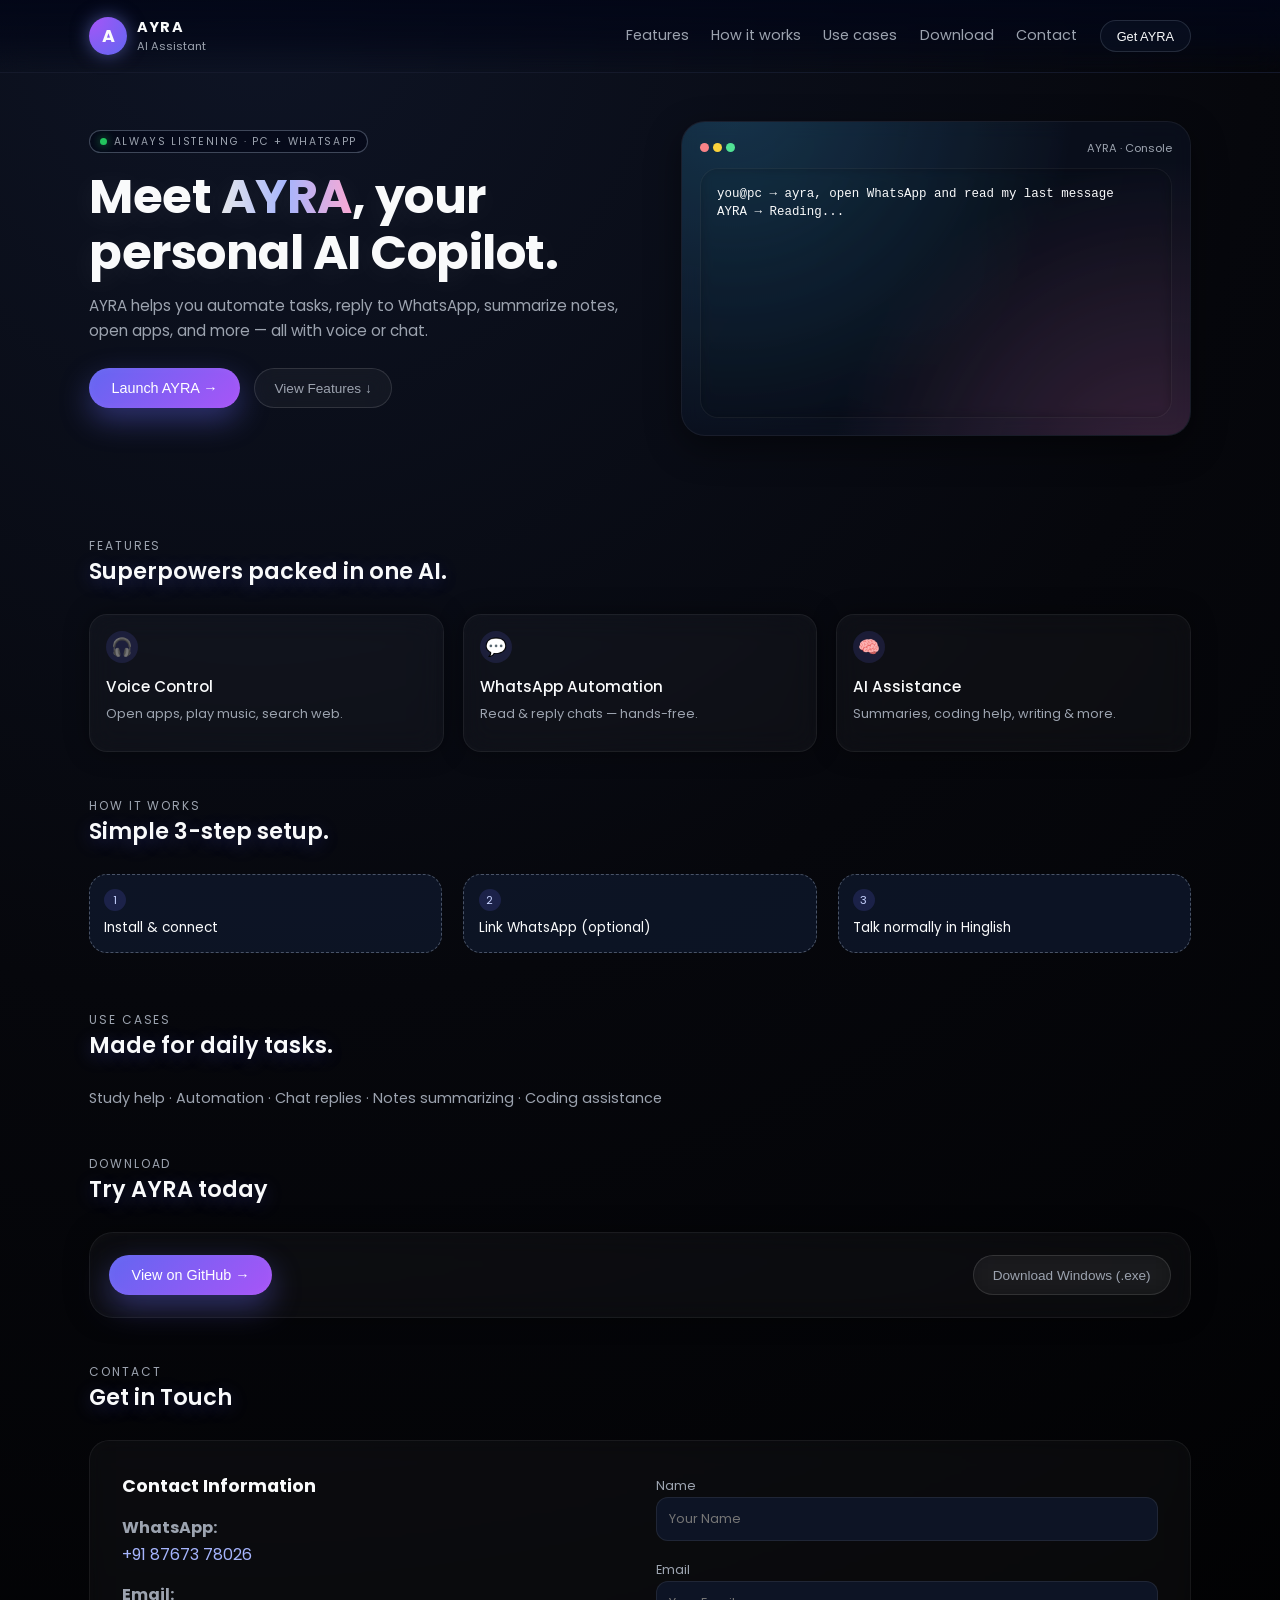
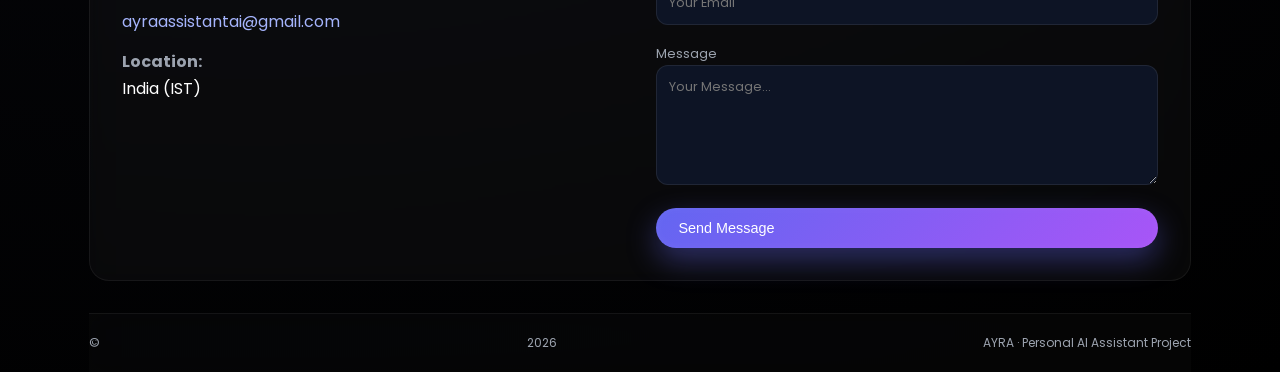
==== index.html @ a8466edd "Add files via upload" ====
<!DOCTYPE html>
<html lang="en">
<head>
  <meta charset="UTF-8" />
  <meta name="viewport" content="width=device-width, initial-scale=1.0" />
  <title>AYRA – Your Personal AI Assistant</title>

  <link rel="preconnect" href="https://fonts.googleapis.com" />
  <link rel="preconnect" href="https://fonts.gstatic.com" crossorigin />
  <link
    href="https://fonts.googleapis.com/css2?family=Poppins:wght@300;400;500;600;700&display=swap"
    rel="stylesheet"
  />

  <link rel="stylesheet" href="style.css" />
</head>

<body>
  <!-- HEADER -->
  <header>
    <div class="page">
      <nav class="nav">
        <a href="#top" class="logo-wrap">
          <div class="logo-mark"><span>A</span></div>
          <div>
            <div class="logo-text-main">AYRA</div>
            <div class="logo-text-sub">AI Assistant</div>
          </div>
        </a>

        <div class="nav-links">
          <a href="#features">Features</a>
          <a href="#how-it-works">How it works</a>
          <a href="#use-cases">Use cases</a>
          <a href="#download">Download</a>
          <a href="#contact">Contact</a>

          <button class="nav-cta" onclick="scrollToId('download')">
            Get AYRA
          </button>
        </div>

        <button class="nav-toggle" id="navToggle">
          <span></span>
          <span></span>
        </button>
      </nav>

      <div class="nav-links-mobile" id="navMobile">
        <a href="#features">Features</a>
        <a href="#how-it-works">How it works</a>
        <a href="#use-cases">Use cases</a>
        <a href="#download">Download</a>
        <a href="#contact">Contact</a>
      </div>
    </div>
  </header>

  <!-- MAIN -->
  <main id="top">
    <div class="page">

      <!-- HERO -->
      <section class="hero">
        <div>
          <div class="eyebrow">
            <span class="eyebrow-dot"></span>
            Always listening · PC + WhatsApp
          </div>

          <h1 class="hero-title">
            Meet <span class="hero-gradient">AYRA</span>,  
            your personal AI Copilot.
          </h1>

          <p class="hero-subtitle">
            AYRA helps you automate tasks, reply to WhatsApp, summarize notes, open apps,
            and more — all with voice or chat.
          </p>

          <div class="hero-actions">
            <button class="btn-primary" onclick="scrollToId('download')">
              Launch AYRA →
            </button>
            <button class="btn-secondary" onclick="scrollToId('features')">
              View Features ↓
            </button>
          </div>
        </div>

        <div class="hero-panel">
          <div class="hero-glow"></div>

          <div class="hero-panel-header">
            <div class="panel-dots">
              <div class="panel-dot red"></div>
              <div class="panel-dot yellow"></div>
              <div class="panel-dot green"></div>
            </div>
            <div class="panel-label">AYRA · Console</div>
          </div>

          <div class="panel-body" id="consoleOutput"></div>
        </div>
      </section>

      <!-- FEATURES -->
      <section id="features">
        <div class="section-header">
          <div>
            <div class="section-label">Features</div>
            <h2 class="section-title">Superpowers packed in one AI.</h2>
          </div>
        </div>

        <div class="grid-3">
          <div class="feature-card">
            <div class="feature-icon">🎧</div>
            <h3 class="feature-title">Voice Control</h3>
            <p class="feature-text">Open apps, play music, search web.</p>
          </div>

          <div class="feature-card">
            <div class="feature-icon">💬</div>
            <h3 class="feature-title">WhatsApp Automation</h3>
            <p class="feature-text">Read & reply chats — hands-free.</p>
          </div>

          <div class="feature-card">
            <div class="feature-icon">🧠</div>
            <h3 class="feature-title">AI Assistance</h3>
            <p class="feature-text">Summaries, coding help, writing & more.</p>
          </div>
        </div>
      </section>

      <!-- HOW IT WORKS -->
      <section id="how-it-works">
        <div class="section-header">
          <div>
            <div class="section-label">How it works</div>
            <h2 class="section-title">Simple 3-step setup.</h2>
          </div>
        </div>

        <div class="steps">
          <div class="step">
            <div class="step-number">1</div>
            Install & connect
          </div>
          <div class="step">
            <div class="step-number">2</div>
            Link WhatsApp (optional)
          </div>
          <div class="step">
            <div class="step-number">3</div>
            Talk normally in Hinglish
          </div>
        </div>
      </section>

      <!-- USE CASES -->
      <section id="use-cases">
        <div class="section-header">
          <div>
            <div class="section-label">Use cases</div>
            <h2 class="section-title">Made for daily tasks.</h2>
          </div>
        </div>

        <p style="color:var(--muted); font-size:0.9rem;">
          Study help · Automation · Chat replies · Notes summarizing · Coding assistance
        </p>
      </section>

      <!-- DOWNLOAD -->
      <section id="download">
        <div class="section-header">
          <div>
            <div class="section-label">Download</div>
            <h2 class="section-title">Try AYRA today</h2>
          </div>
        </div>

        <div class="download">
          <button class="btn-primary"
            onclick="window.open('https://github.com/', '_blank')">
            View on GitHub →
          </button>

          <button class="btn-secondary" onclick="alert('Add EXE link here')">
            Download Windows (.exe)
          </button>
        </div>
      </section>

      <!-- CONTACT -->
      <section id="contact">
        <div class="section-header">
          <div>
            <div class="section-label">Contact</div>
            <h2 class="section-title">Get in Touch</h2>
          </div>
        </div>

        <div class="contact-container">

          <!-- CONTACT INFO LEFT -->
          <div class="contact-info">
            <h3>Contact Information</h3>

            <div class="info-item">
              <strong>WhatsApp:</strong>
              <p>
                <a
                  href="https://wa.me/918767378026"
                  target="_blank"
                  class="contact-link">
                  +91 87673 78026
                </a>
              </p>
            </div>

            <div class="info-item">
              <strong>Email:</strong>
              <p>
                <a
                  href="mailto:ayraassistantai@gmail.com?subject=Contact%20regarding%20AYRA&body=Hi%20AYRA%20Team,"
                  class="contact-link">
                  ayraassistantai@gmail.com
                </a>
              </p>
            </div>

            <div class="info-item">
              <strong>Location:</strong>
              <p>India (IST)</p>
            </div>
          </div>

          <!-- CONTACT FORM RIGHT -->
          <form
            id="contactForm"
            action="https://formspree.io/f/xovglrde"
            method="POST"
            class="contact-form"
          >
            <input type="hidden" name="_redirect" value="thank-you.html">

            <div class="form-status" id="formStatus"></div>

            <div class="field">
              <label>Name</label>
              <input type="text" name="name" placeholder="Your Name" required />
            </div>

            <div class="field">
              <label>Email</label>
              <input type="email" name="email" placeholder="Your Email" required />
            </div>

            <div class="field">
              <label>Message</label>
              <textarea name="message" placeholder="Your Message..." required></textarea>
            </div>

            <button class="btn-primary" type="submit" id="submitBtn">Send Message</button>
          </form>
        </div>
      </section>

      <footer>
        © <span id="year"></span> AYRA · Personal AI Assistant Project
      </footer>
    </div>
  </main>

  <script src="script.js"></script>
</body>
</html>
---- style.css ----
/* ---------------------------
   0. ROOT VARIABLES
---------------------------- */
:root {
  --bg: #050816;
  --bg-soft: #0b1020;
  --accent: #6366f1;
  --accent-soft: rgba(99, 102, 241, 0.15);
  --accent-strong: #4f46e5;
  --text: #f9fafb;
  --muted: #9ca3af;
  --border: rgba(148, 163, 184, 0.2);
  --danger: #ef4444;
  --shadow-soft: 0 18px 40px rgba(15, 23, 42, 0.7);

  --radius-xl: 24px;
  --radius-lg: 18px;
  --radius-md: 12px;
  --nav-height: 72px;
}

/* ---------------------------
   1. RESET + GLOBAL
---------------------------- */
* {
  margin: 0;
  padding: 0;
  box-sizing: border-box;
}

body {
  font-family: "Poppins", sans-serif;
  background: radial-gradient(circle at top, #111827 0, #020617 40%, #000 100%);
  color: var(--text);
  line-height: 1.5;
}

img {
  max-width: 100%;
  display: block;
}

a {
  color: inherit;
  text-decoration: none;
}

.page {
  max-width: 1150px;
  margin: auto;
  padding: 0 1.5rem;
}

/* ---------------------------
   2. HEADER
---------------------------- */
header {
  position: sticky;
  top: 0;
  z-index: 50;
  backdrop-filter: blur(16px);
  border-bottom: 1px solid rgba(148, 163, 184, 0.12);
  background: linear-gradient(
    to bottom,
    rgba(2, 6, 23, 0.9),
    rgba(2, 6, 23, 0.7),
    transparent
  );
}

.nav {
  height: var(--nav-height);
  display: flex;
  justify-content: space-between;
  align-items: center;
}

/* LOGO */
.logo-wrap {
  display: flex;
  align-items: center;
  gap: 0.6rem;
}

.logo-mark {
  width: 38px;
  height: 38px;
  background: radial-gradient(circle at top left, #a855f7, #6366f1);
  border-radius: 50%;
  display: flex;
  justify-content: center;
  align-items: center;
  box-shadow: 0 0 18px rgba(129, 140, 248, 0.5);
}

.logo-mark span {
  font-weight: 700;
  font-size: 1.1rem;
}

.logo-text-main {
  font-weight: 700;
  font-size: 0.9rem;
  letter-spacing: 0.1em;
}

.logo-text-sub {
  font-size: 0.7rem;
  color: var(--muted);
}

/* ---------------------------
   3. NAVIGATION LINKS
---------------------------- */
.nav-links {
  display: flex;
  gap: 1.4rem;
  align-items: center;
}

.nav-links a {
  position: relative;
  color: var(--muted);
  font-size: 0.9rem;
  transition: 0.2s;
}

.nav-links a:hover {
  color: var(--text);
}

.nav-links a::after {
  content: "";
  position: absolute;
  width: 0%;
  height: 2px;
  border-radius: 5px;
  background: linear-gradient(to right, #a855f7, #6366f1);
  bottom: -3px;
  left: 0;
  transition: width 0.25s ease;
}

.nav-links a:hover::after {
  width: 100%;
}

/* CALL TO ACTION BUTTON */
.nav-cta {
  padding: 0.45rem 1rem;
  border-radius: 999px;
  border: 1px solid var(--border);
  background: rgba(15, 23, 42, 0.45);
  cursor: pointer;
  font-size: 0.8rem;
  color: var(--text);
}

.nav-cta:hover {
  background: rgba(99, 102, 241, 0.15);
  border-color: rgba(99, 102, 241, 0.5);
}

/* ---------------------------
   4. MOBILE NAV TOGGLE
---------------------------- */
.nav-toggle {
  display: none;
  flex-direction: column;
  gap: 4px;
  background: transparent;
  border: none;
  cursor: pointer;
}

.nav-toggle span {
  width: 20px;
  height: 2px;
  background: #fff;
  border-radius: 10px;
}

.nav-links-mobile {
  display: none;
  flex-direction: column;
  gap: 0.8rem;
  padding: 1rem 0 1.4rem;
}

.nav-links-mobile a {
  color: var(--muted);
  font-size: 0.95rem;
}

.nav-links-mobile a:hover {
  color: var(--text);
}

/* RESPONSIVE */
@media (max-width: 720px) {
  .nav-links {
    display: none;
  }

  .nav-toggle {
    display: flex;
  }

  .nav-links-mobile {
    display: flex;
  }
}
/* ---------------------------
   5. HERO SECTION
---------------------------- */
.hero {
  padding-top: 3rem;
  padding-bottom: 3.5rem;

  display: grid;
  grid-template-columns: minmax(0, 1.1fr) minmax(0, 1fr);
  gap: 2rem;
  align-items: center;
}

/* Eyebrow Tag */
.eyebrow {
  display: inline-flex;
  align-items: center;
  gap: 0.4rem;

  padding: 0.18rem 0.65rem;
  border-radius: 999px;
  border: 1px solid rgba(148, 163, 184, 0.4);

  background: rgba(2, 6, 23, 0.6);
  font-size: 0.65rem;
  text-transform: uppercase;
  letter-spacing: 0.16em;
  color: var(--muted);

  margin-bottom: 1rem;
}

.eyebrow-dot {
  width: 7px;
  height: 7px;
  border-radius: 50%;
  background: #22c55e;
  box-shadow: 0 0 10px rgba(34, 197, 94, 0.7);
}

/* HERO TEXT */
.hero-title {
  font-size: clamp(2.2rem, 4vw, 3rem);
  font-weight: 700;
  line-height: 1.15;
  margin-bottom: 0.8rem;
}

.hero-gradient {
  background: linear-gradient(to right, #e5e7eb, #a5b4fc, #f9a8d4);
  -webkit-background-clip: text;
  color: transparent;
}

.hero-subtitle {
  font-size: 0.95rem;
  color: var(--muted);
  max-width: 34rem;
  line-height: 1.7;
  margin-bottom: 1.5rem;
}

/* Tag Row */
.hero-tags {
  display: flex;
  flex-wrap: wrap;
  gap: 0.6rem;
  margin-bottom: 2rem;
}

.tag {
  font-size: 0.7rem;
  padding: 0.35rem 0.7rem;
  border-radius: 999px;
  border: 1px solid rgba(148, 163, 184, 0.35);
  background: rgba(15, 23, 42, 0.8);
  color: var(--muted);
}

/* Hero Buttons */
.hero-actions {
  display: flex;
  gap: 0.9rem;
  flex-wrap: wrap;
  margin-bottom: 1.3rem;
}

.btn-primary {
  padding: 0.75rem 1.4rem;
  border-radius: 999px;
  border: none;

  background: linear-gradient(135deg, #6366f1, #a855f7);
  color: #fff;
  font-size: 0.9rem;
  font-weight: 500;

  cursor: pointer;
  display: inline-flex;
  align-items: center;
  gap: 0.4rem;

  box-shadow: 0 18px 40px rgba(79, 70, 229, 0.5);
  transition: 0.2s;
}

.btn-primary:hover {
  transform: translateY(-2px);
  box-shadow: 0 25px 55px rgba(79, 70, 229, 0.6);
}

.btn-secondary {
  padding: 0.7rem 1.2rem;
  border-radius: 999px;
  border: 1px solid rgba(148, 163, 184, 0.4);

  background: rgba(15, 23, 42, 0.95);
  color: var(--muted);
  font-size: 0.85rem;

  cursor: pointer;
  display: inline-flex;
  align-items: center;
  gap: 0.4rem;

  transition: 0.25s;
}

.btn-secondary:hover {
  color: var(--text);
  border-color: rgba(148, 163, 184, 0.7);
}

/* Hero Meta Pills */
.hero-meta {
  font-size: 0.75rem;
  display: flex;
  gap: 0.7rem;
  flex-wrap: wrap;
  align-items: center;
  color: var(--muted);
}

.hero-pill {
  padding: 0.25rem 0.65rem;
  border-radius: 999px;
  border: 1px solid rgba(148, 163, 184, 0.4);
  background: rgba(15, 23, 42, 0.85);
}

/* ---------------------------
   6. HERO PANEL (RIGHT SIDE)
---------------------------- */
.hero-panel {
  border-radius: var(--radius-xl);
  border: 1px solid rgba(148, 163, 184, 0.35);

  background: radial-gradient(
    circle at top,
    #111827 0,
    #020617 45%,
    #020617 100%
  );

  box-shadow: var(--shadow-soft);
  padding: 1.1rem;
  position: relative;
  overflow: hidden;
}

/* Panel Header */
.hero-panel-header {
  display: flex;
  justify-content: space-between;
  align-items: center;
  margin-bottom: 0.7rem;
}

.panel-dots {
  display: flex;
  gap: 0.25rem;
}

.panel-dot {
  width: 9px;
  height: 9px;
  border-radius: 50%;
}

.panel-dot.red {
  background: #f87171;
}

.panel-dot.yellow {
  background: #facc15;
}

.panel-dot.green {
  background: #4ade80;
}

.panel-label {
  color: var(--muted);
  font-size: 0.7rem;
}

/* Panel Body Console */
.panel-body {
  background: rgba(2, 6, 23, 0.7);
  border-radius: var(--radius-lg);
  border: 1px solid rgba(148, 163, 184, 0.3);

  padding: 1rem;
  min-height: 250px;
  max-height: 260px;
  overflow: hidden;

  font-family: "JetBrains Mono", monospace;
  font-size: 0.78rem;
  color: var(--text);
  line-height: 1.45;
}

/* Console Glow Layer */
.hero-glow {
  position: absolute;
  inset: 0;
  background: radial-gradient(circle at 10% -10%, rgba(56,189,248,0.25), transparent 60%),
              radial-gradient(circle at 95% 120%, rgba(244,114,182,0.25), transparent 55%);
  pointer-events: none;
  mix-blend-mode: screen;
  opacity: 0.8;
}
/* ---------------------------
   7. SECTIONS GENERIC
---------------------------- */
section {
  padding: 2.8rem 0 0;
}

.section-header {
  display: flex;
  justify-content: space-between;
  align-items: baseline;
  gap: 1rem;
  margin-bottom: 1.6rem;
}

.section-label {
  font-size: 0.75rem;
  text-transform: uppercase;
  letter-spacing: 0.16em;
  color: var(--muted);
}

.section-title {
  font-size: 1.4rem;
  font-weight: 600;
}

.section-description {
  font-size: 0.85rem;
  color: var(--muted);
  max-width: 26rem;
}

/* ---------------------------
   8. FEATURES GRID
---------------------------- */
.grid-3 {
  display: grid;
  grid-template-columns: repeat(3, minmax(0, 1fr));
  gap: 1.2rem;
}

.feature-card {
  border-radius: var(--radius-lg);
  border: 1px solid var(--border);
  background: radial-gradient(circle at top left, #020617, #020617);
  padding: 1rem;
  font-size: 0.9rem;
  position: relative;
  overflow: hidden;
}

.feature-icon {
  width: 32px;
  height: 32px;
  border-radius: 999px;
  background: var(--accent-soft);
  display: flex;
  align-items: center;
  justify-content: center;
  margin-bottom: 0.8rem;
  font-size: 1.1rem;
}

.feature-title {
  font-size: 0.95rem;
  font-weight: 500;
  margin-bottom: 0.35rem;
}

.feature-text {
  font-size: 0.8rem;
  color: var(--muted);
  margin-bottom: 0.7rem;
}

.feature-tag {
  display: inline-flex;
  padding: 0.2rem 0.5rem;
  border-radius: 999px;
  border: 1px dashed rgba(148, 163, 184, 0.5);
  font-size: 0.7rem;
  color: var(--muted);
}

/* ---------------------------
   9. HOW IT WORKS / STEPS
---------------------------- */
.steps {
  display: grid;
  grid-template-columns: repeat(3, minmax(0, 1fr));
  gap: 1.3rem;
  margin-bottom: 0.8rem;
}

.step {
  border-radius: var(--radius-lg);
  border: 1px dashed rgba(148, 163, 184, 0.45);
  padding: 0.9rem;
  font-size: 0.85rem;
  position: relative;
  background: rgba(15, 23, 42, 0.85);
}

.step-number {
  width: 22px;
  height: 22px;
  border-radius: 999px;
  background: rgba(99, 102, 241, 0.18);
  color: #c7d2fe;
  display: flex;
  align-items: center;
  justify-content: center;
  font-size: 0.7rem;
  margin-bottom: 0.4rem;
}

/* ---------------------------
   10. USE CASES
---------------------------- */
.usecases {
  display: grid;
  grid-template-columns: 1.4fr 1fr;
  gap: 1.2rem;
}

.usecase-main {
  border-radius: var(--radius-xl);
  border: 1px solid var(--border);
  background: linear-gradient(
      135deg,
      rgba(15, 23, 42, 0.95),
      rgba(15, 23, 42, 0.88)
    );
  padding: 1rem;
}

.usecase-tagline {
  font-size: 0.75rem;
  color: #e5e7eb;
  margin-bottom: 0.3rem;
}

.usecase-title {
  font-size: 1rem;
  font-weight: 500;
  margin-bottom: 0.45rem;
}

.usecase-text {
  font-size: 0.8rem;
  color: var(--muted);
  margin-bottom: 0.7rem;
}

.usecase-bubbles {
  display: flex;
  flex-wrap: wrap;
  gap: 0.5rem;
}

.bubble {
  font-size: 0.75rem;
  padding: 0.4rem 0.6rem;
  border-radius: 999px;
  background: rgba(15, 23, 42, 0.9);
  border: 1px solid rgba(148, 163, 184, 0.4);
}

.usecase-side {
  display: grid;
  gap: 0.8rem;
}

.mini-card {
  border-radius: var(--radius-lg);
  border: 1px solid var(--border);
  background: radial-gradient(circle at top, #020617, #020617);
  padding: 0.8rem;
  font-size: 0.8rem;
}

.mini-title {
  font-size: 0.85rem;
  font-weight: 500;
  margin-bottom: 0.25rem;
}

.mini-text {
  color: var(--muted);
  margin-bottom: 0.4rem;
}

.pill {
  font-size: 0.7rem;
  padding: 0.18rem 0.5rem;
  border-radius: 999px;
  border: 1px solid rgba(148, 163, 184, 0.4);
  color: var(--muted);
  display: inline-flex;
  align-items: center;
  gap: 0.25rem;
}

/* ---------------------------
   11. DOWNLOAD CTA
---------------------------- */
.download {
  border-radius: var(--radius-xl);
  border: 1px solid var(--border);
  background: radial-gradient(
      circle at top left,
      rgba(129, 140, 248, 0.18),
      transparent 55%
    ),
    radial-gradient(
      circle at bottom right,
      rgba(236, 72, 153, 0.16),
      transparent 55%
    ),
    linear-gradient(135deg, #020617, #020617);
  padding: 1.4rem 1.2rem;
  display: flex;
  flex-wrap: wrap;
  justify-content: space-between;
  align-items: center;
  gap: 1rem;
}

.download-title {
  font-size: 1.1rem;
  margin-bottom: 0.25rem;
}

.download-text {
  font-size: 0.8rem;
  color: var(--muted);
}

/* ---------------------------
   12. CONTACT
---------------------------- */
.contact-card {
  border-radius: var(--radius-xl);
  border: 1px solid var(--border);
  background: radial-gradient(circle at top, #020617, #020617);
  padding: 1.1rem 1rem;
  display: grid;
  grid-template-columns: minmax(0, 1.1fr) minmax(0, 1fr);
  gap: 1.3rem;
  font-size: 0.85rem;
}

.contact-form {
  display: grid;
  gap: 0.6rem;
}

.contact-form input,
.contact-form textarea {
  background: rgba(15, 23, 42, 0.9);
  border-radius: 999px;
  border: 1px solid rgba(148, 163, 184, 0.5);
  padding: 0.6rem 0.75rem;
  font-size: 0.8rem;
  color: var(--text);
  outline: none;
  font-family: inherit;
}

.contact-form textarea {
  border-radius: 14px;
  min-height: 80px;
  resize: vertical;
}

/* ---------------------------
   13. FOOTER
---------------------------- */
footer {
  padding-top: 1.7rem;
  margin-top: 2rem;
  font-size: 0.75rem;
  color: var(--muted);
  display: flex;
  justify-content: space-between;
  gap: 1rem;
  flex-wrap: wrap;
  border-top: 1px solid rgba(15, 23, 42, 0.9);
}

footer a {
  color: #a5b4fc;
}

/* ---------------------------
   14. RESPONSIVE
---------------------------- */
@media (max-width: 880px) {
  .hero {
    grid-template-columns: minmax(0, 1fr);
  }

  .hero-panel {
    order: -1;
  }

  .grid-3 {
    grid-template-columns: repeat(2, minmax(0, 1fr));
  }

  .steps {
    grid-template-columns: repeat(2, minmax(0, 1fr));
  }

  .usecases {
    grid-template-columns: minmax(0, 1fr);
  }

  .contact-card {
    grid-template-columns: minmax(0, 1fr);
  }
}

@media (max-width: 640px) {
  .page {
    padding-inline: 1.1rem;
  }

  .grid-3,
  .steps {
    grid-template-columns: minmax(0, 1fr);
  }

  .download {
    align-items: flex-start;
  }

  .hero {
    padding-top: 2rem;
  }
}
/* ==========================================================
   🔥 AYRA PREMIUM POLISH LAYER (Add at bottom of style.css)
   ========================================================== */

/* Global smoother look */
body {
  background: radial-gradient(circle at 20% 0%, #0e1425 0%, #06070c 45%, #000 100%);
}

/* Premium Cards & Panels */
.feature-card,
.mini-card,
.contact-card,
.download {
  background: rgba(255,255,255,0.03);
  backdrop-filter: blur(14px);
  border: 1px solid rgba(255,255,255,0.06);
  box-shadow: 0 0 25px rgba(0,0,0,0.4), inset 0 0 12px rgba(255,255,255,0.02);
  transition: 0.25s ease;
}

.feature-card:hover,
.mini-card:hover,
.download:hover {
  transform: translateY(-4px);
  box-shadow: 0 10px 40px rgba(99,102,241,0.15);
}

/* Hero Title Polish */
.hero-title {
  letter-spacing: -0.5px;
  text-shadow: 0 4px 30px rgba(255,255,255,0.08);
}

/* Hero Buttons Premium */
.btn-primary {
  box-shadow: 0 12px 30px rgba(99,102,241,0.4), inset 0 0 10px rgba(255,255,255,0.05);
  transform: translateY(0);
  transition: 0.25s ease;
}

.btn-primary:hover {
  transform: translateY(-3px) scale(1.03);
  box-shadow: 0 20px 45px rgba(99,102,241,0.55);
}

.btn-secondary {
  border: 1px solid rgba(255,255,255,0.12);
  background: rgba(255,255,255,0.04);
  backdrop-filter: blur(10px);
}

.btn-secondary:hover {
  border-color: rgba(99,102,241,0.4);
  color: #fff;
}

/* Console Panel Upgrade */
.hero-panel {
  background: rgba(15,23,42,0.45);
  border: 1px solid rgba(255,255,255,0.06);
  backdrop-filter: blur(10px);
  box-shadow: 0 12px 35px rgba(0,0,0,0.45);
}

.panel-body {
  background: rgba(0,0,0,0.25);
  border: 1px solid rgba(255,255,255,0.06);
  backdrop-filter: blur(6px);
}

/* Soft glowing divider edges */
.section-title {
  text-shadow: 0 4px 18px rgba(99, 102, 241, 0.3);
}

/* Use Case bubbles */
.bubble {
  background: rgba(255,255,255,0.04);
  border-color: rgba(255,255,255,0.1);
  backdrop-filter: blur(8px);
}

/* Footer polish */
footer {
  background: rgba(255,255,255,0.02);
  border-top: 1px solid rgba(255,255,255,0.06);
  backdrop-filter: blur(12px);
  padding: 20px 0;
}
/* Contact Section Premium Style */
.contact-container {
  display: grid;
  grid-template-columns: 1fr 1fr;
  gap: 2rem;
  background: rgba(255, 255, 255, 0.03);
  padding: 2rem;
  border-radius: 20px;
  border: 1px solid rgba(255,255,255,0.06);
  backdrop-filter: blur(10px);
}

.contact-info h3 {
  font-size: 1.2rem;
  margin-bottom: 1rem;
}

.info-item {
  margin-bottom: 1rem;
  color: var(--muted);
}

.info-item p {
  margin-top: 3px;
  color: #fff;
}

/* Form Styling */
.contact-form {
  display: grid;
  gap: 1rem;
}

.field label {
  font-size: 0.8rem;
  color: var(--muted);
}

.contact-form input,
.contact-form textarea {
  width: 100%;
  padding: 12px;
  border-radius: 12px;
  border: 1px solid rgba(255,255,255,0.08);
  background: rgba(255,255,255,0.05);
  color: white;
  outline: none;
}

.contact-form textarea {
  min-height: 120px;
  resize: vertical;
}
.contact-container {
  display: grid;
  grid-template-columns: 1fr 1fr;
  gap: 2rem;
  background: rgba(255, 255, 255, 0.03);
  padding: 2rem;
  border-radius: 20px;
  border: 1px solid rgba(255,255,255,0.06);
  backdrop-filter: blur(10px);
}

.contact-info h3 {
  font-size: 1.1rem;
  margin-bottom: 1rem;
}

.info-item {
  margin-bottom: 1rem;
  color: var(--muted);
}

.info-item p {
  margin-top: 3px;
  color: #fff;
}

/* Contact links (WhatsApp & Email) */
.contact-link {
  color: #a5b4fc;
  text-decoration: none;
  transition: 0.2s;
}

.contact-link:hover {
  color: #c084fc;
  text-shadow: 0 0 10px rgba(165,180,252,0.6);
}

/* Contact form fields */
.contact-form {
  display: grid;
  gap: 1rem;
}

.field label {
  font-size: 0.8rem;
  color: var(--muted);
}

.contact-form input,
.contact-form textarea {
  width: 100%;
  padding: 12px;
  border-radius: 12px;
  border: 1px solid rgba(255,255,255,0.08);
  background: rgba(15,23,42,0.9);
  color: white;
  outline: none;
}

.contact-form textarea {
  min-height: 120px;
  resize: vertical;
}

@media (max-width: 720px) {
  .contact-container {
    grid-template-columns: 1fr;
  }
}
/* Success / Error Box */
.form-status {
  margin-bottom: 10px;
  padding: 10px 15px;
  border-radius: 10px;
  font-size: 0.85rem;
  display: none;
}

.form-status.success {
  background: rgba(34,197,94,0.15);
  color: #4ade80;
  border: 1px solid #4ade80;
}

.form-status.error {
  background: rgba(239,68,68,0.15);
  color: #ef4444;
  border: 1px solid #ef4444;
}

/* Button loading animation */
.btn-loading {
  opacity: 0.7;
  pointer-events: none;
  position: relative;
}

.btn-loading::after {
  content: "";
  width: 16px;
  height: 16px;
  border: 2px solid rgba(255,255,255,0.4);
  border-top-color: white;
  border-radius: 50%;
  animation: spin 0.8s linear infinite;
  position: absolute;
  right: 16px;
  top: 50%;
  transform: translateY(-50%);
}

@keyframes spin {
  to { transform: translateY(-50%) rotate(360deg); }
}
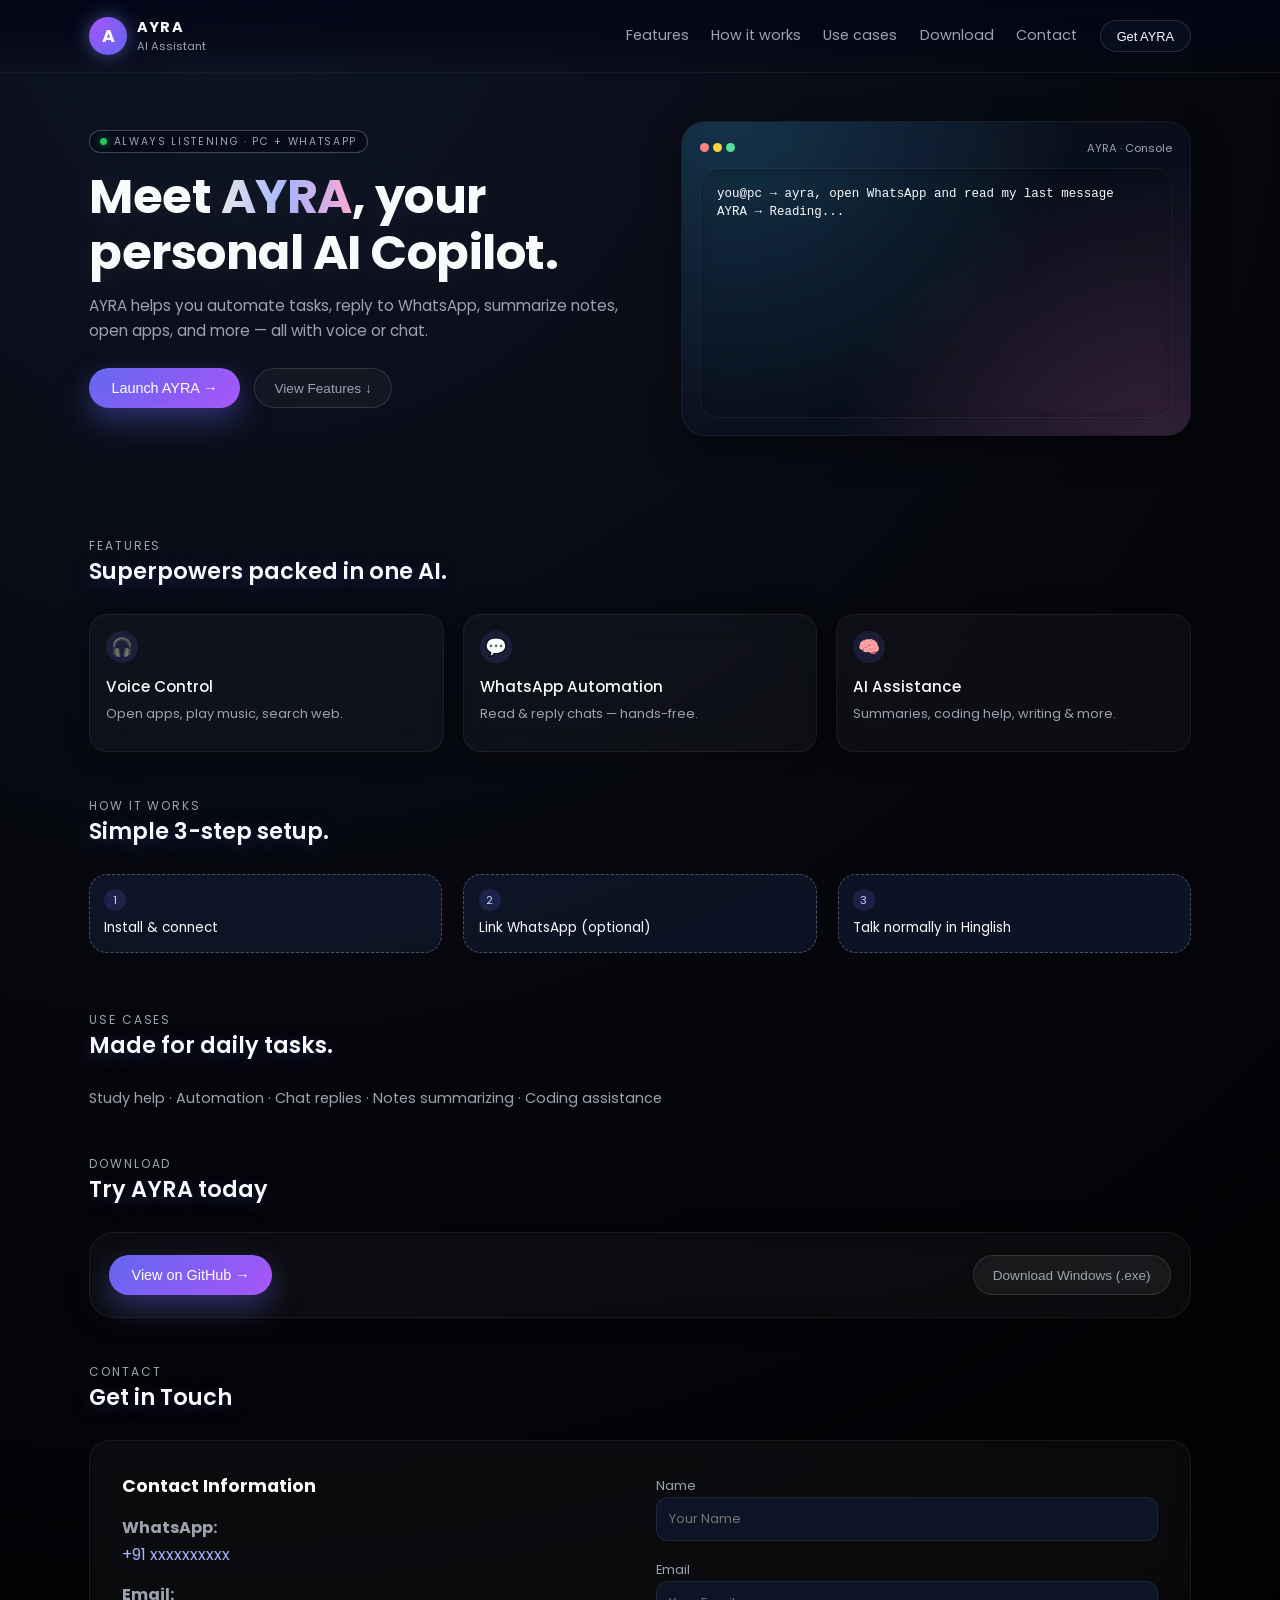
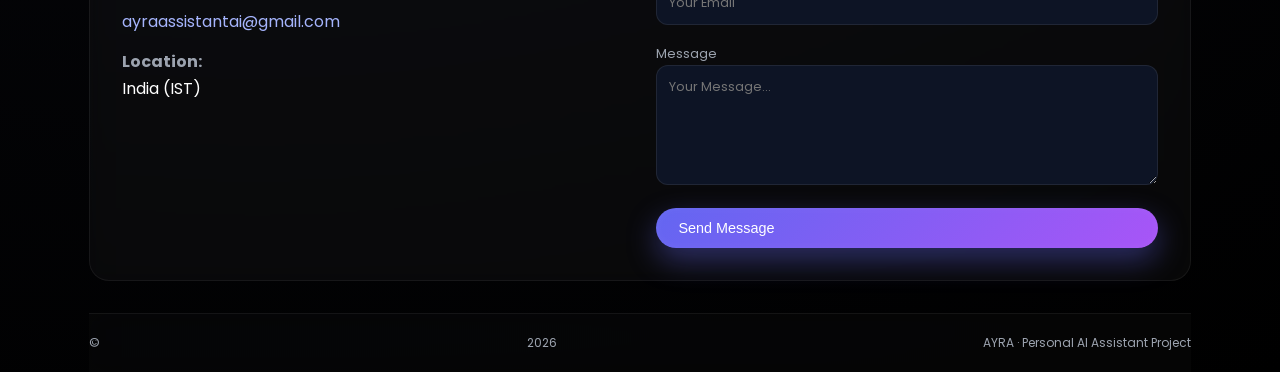
==== commit 86d29fa4: "Update index.html" ====
--- a/index.html
+++ b/index.html
@@ -184,11 +184,11 @@
 
         <div class="download">
           <button class="btn-primary"
-            onclick="window.open('https://github.com/', '_blank')">
+            onclick="window.open('https://github.com/chaurasiyaayush789-ux', '_blank')">
             View on GitHub →
           </button>
 
-          <button class="btn-secondary" onclick="alert('Add EXE link here')">
+          <button class="btn-secondary" onclick="alert('Download link will come soon')">
             Download Windows (.exe)
           </button>
         </div>
@@ -216,7 +216,7 @@
                   href="https://wa.me/918767378026"
                   target="_blank"
                   class="contact-link">
-                  +91 87673 78026
+                  +91 xxxxxxxxxx
                 </a>
               </p>
             </div>
@@ -278,3 +278,5 @@
   <script src="script.js"></script>
 </body>
 </html>
+
+
